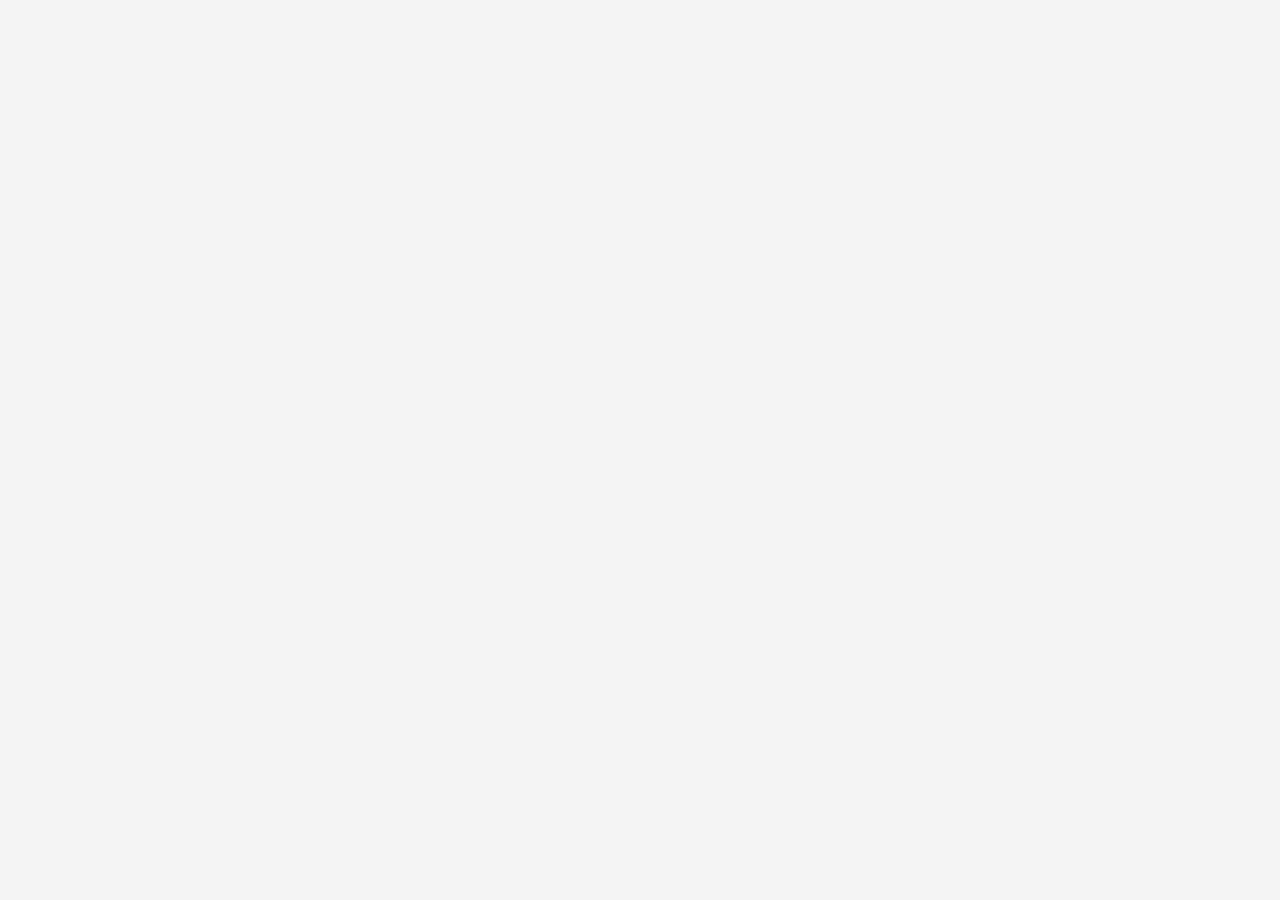
==== index.html @ 0301978b "Added the initial HTML structure for the Epibard website." ====
<!DOCTYPE html>
<html lang="en">
<head>
    <meta charset="UTF-8">
    <meta name="viewport" content="width=device-width, initial-scale=1.0">
    <title>Epibard: AI Solutions - Revolutionizing the Future with Responsible AI</title>
    <link rel="stylesheet" href="styles.css">
</head>
---- styles.css ----
/* Reset some default styles */
* {
    margin: 0;
    padding: 0;
    box-sizing: border-box;
}

body {
    font-family: Arial, sans-serif;
    line-height: 1.6;
    color: #333;
    max-width: 1200px;
    margin: 0 auto;
    padding: 20px;
    background-color: #f4f4f4;
}

header {
    background-color: #2c3e50;
    color: #ecf0f1;
    text-align: center;
    padding: 40px 0;
    margin-bottom: 30px;
}

h1 {
    font-size: 2.5em;
    margin-bottom: 10px;
}

h2 {
    color: #2c3e50;
    margin-bottom: 15px;
}

section {
    background-color: #fff;
    padding: 30px;
    margin-bottom: 30px;
    border-radius: 5px;
    box-shadow: 0 2px 5px rgba(0, 0, 0, 0.1);
}

ul {
    list-style-type: none;
    padding-left: 20px;
}

li {
    margin-bottom: 10px;
}

a {
    color: #3498db;
    text-decoration: none;
}

a:hover {
    text-decoration: underline;
}

footer {
    text-align: center;
    padding: 20px 0;
    background-color: #2c3e50;
    color: #ecf0f1;
}

footer a {
    color: #ecf0f1;
}

@media (max-width: 768px) {
    body {
        padding: 10px;
    }

    header {
        padding: 20px 0;
    }

    h1 {
        font-size: 2em;
    }

    section {
        padding: 20px;
    }
}
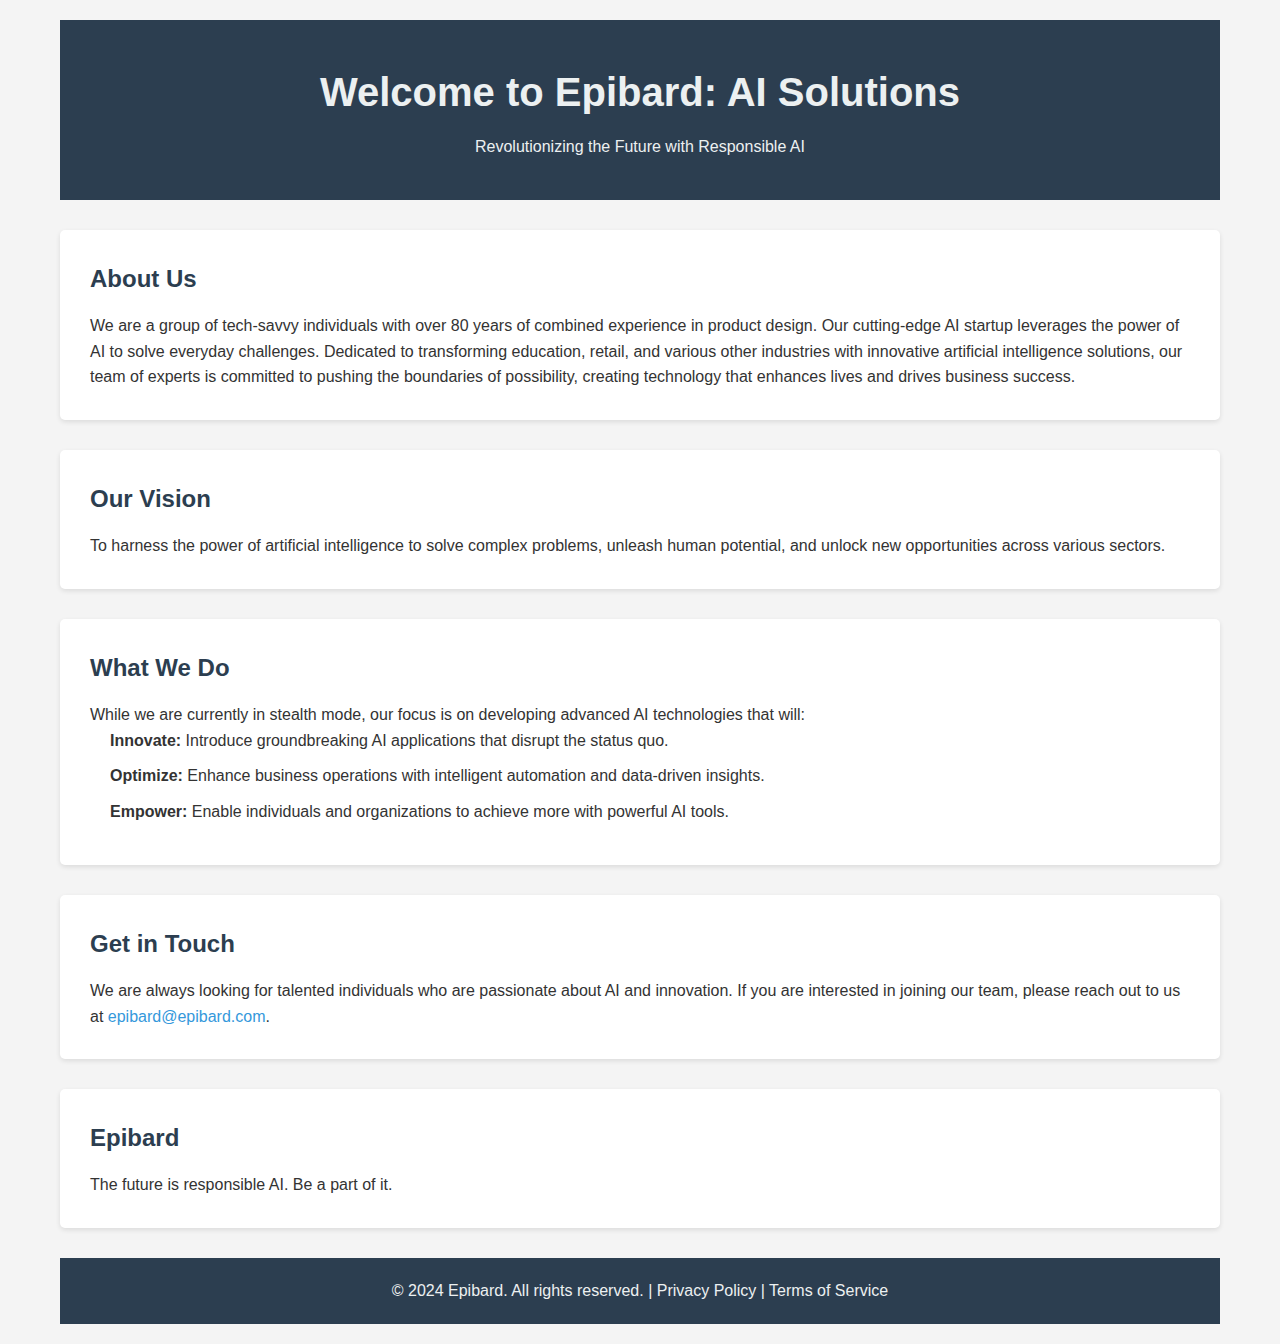
==== commit eb5189ac: "Renamed the main HTML file to index.html and created a .nojekyll file to host the website on GitHub " ====
--- a/index.html
+++ b/index.html
@@ -6,3 +6,54 @@
     <title>Epibard: AI Solutions - Revolutionizing the Future with Responsible AI</title>
     <link rel="stylesheet" href="styles.css">
 </head>
+<!DOCTYPE html>
+<html lang="en">
+<head>
+    <meta charset="UTF-8">
+    <meta name="viewport" content="width=device-width, initial-scale=1.0">
+    <title>Epibard: AI Solutions - Revolutionizing the Future with Responsible AI</title>
+    <link rel="stylesheet" href="styles.css">
+</head>
+<body>
+    <header>
+        <h1>Welcome to Epibard: AI Solutions</h1>
+        <p>Revolutionizing the Future with Responsible AI</p>
+    </header>
+
+    <main>
+        <section id="about">
+            <h2>About Us</h2>
+            <p>We are a group of tech-savvy individuals with over 80 years of combined experience in product design. Our cutting-edge AI startup leverages the power of AI to solve everyday challenges. Dedicated to transforming education, retail, and various other industries with innovative artificial intelligence solutions, our team of experts is committed to pushing the boundaries of possibility, creating technology that enhances lives and drives business success.</p>
+        </section>
+
+        <section id="vision">
+            <h2>Our Vision</h2>
+            <p>To harness the power of artificial intelligence to solve complex problems, unleash human potential, and unlock new opportunities across various sectors.</p>
+        </section>
+
+        <section id="what-we-do">
+            <h2>What We Do</h2>
+            <p>While we are currently in stealth mode, our focus is on developing advanced AI technologies that will:</p>
+            <ul>
+                <li><strong>Innovate:</strong> Introduce groundbreaking AI applications that disrupt the status quo.</li>
+                <li><strong>Optimize:</strong> Enhance business operations with intelligent automation and data-driven insights.</li>
+                <li><strong>Empower:</strong> Enable individuals and organizations to achieve more with powerful AI tools.</li>
+            </ul>
+        </section>
+
+        <section id="contact">
+            <h2>Get in Touch</h2>
+            <p>We are always looking for talented individuals who are passionate about AI and innovation. If you are interested in joining our team, please reach out to us at <a href="mailto:epibard@epibard.com">epibard@epibard.com</a>.</p>
+        </section>
+
+        <section id="slogan">
+            <h2>Epibard</h2>
+            <p>The future is responsible AI. Be a part of it.</p>
+        </section>
+    </main>
+
+    <footer>
+        <p>&copy; 2024 Epibard. All rights reserved. | <a href="#">Privacy Policy</a> | <a href="#">Terms of Service</a></p>
+    </footer>
+</body>
+</html>
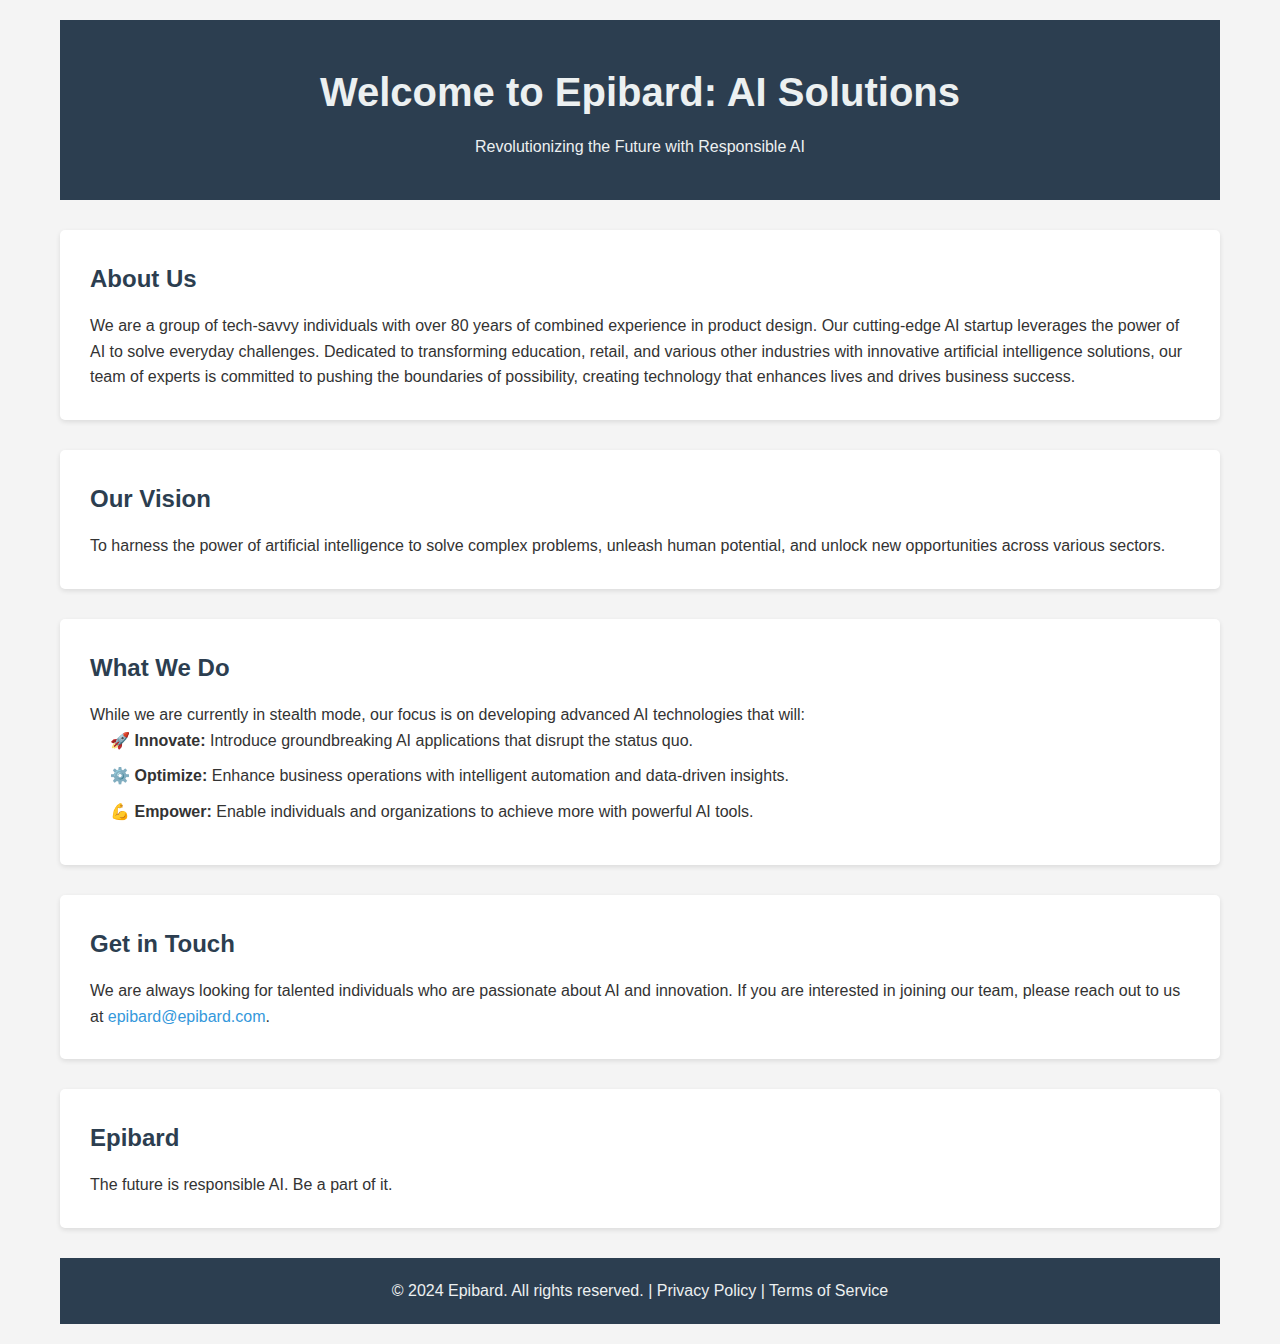
==== commit 60c77696: "Added relevant emojis to the "What We Do" section." ====
--- a/index.html
+++ b/index.html
@@ -35,9 +35,9 @@
             <h2>What We Do</h2>
             <p>While we are currently in stealth mode, our focus is on developing advanced AI technologies that will:</p>
             <ul>
-                <li><strong>Innovate:</strong> Introduce groundbreaking AI applications that disrupt the status quo.</li>
-                <li><strong>Optimize:</strong> Enhance business operations with intelligent automation and data-driven insights.</li>
-                <li><strong>Empower:</strong> Enable individuals and organizations to achieve more with powerful AI tools.</li>
+                <li>🚀 <strong>Innovate:</strong> Introduce groundbreaking AI applications that disrupt the status quo.</li>
+                <li>⚙️ <strong>Optimize:</strong> Enhance business operations with intelligent automation and data-driven insights.</li>
+                <li>💪 <strong>Empower:</strong> Enable individuals and organizations to achieve more with powerful AI tools.</li>
             </ul>
         </section>
 
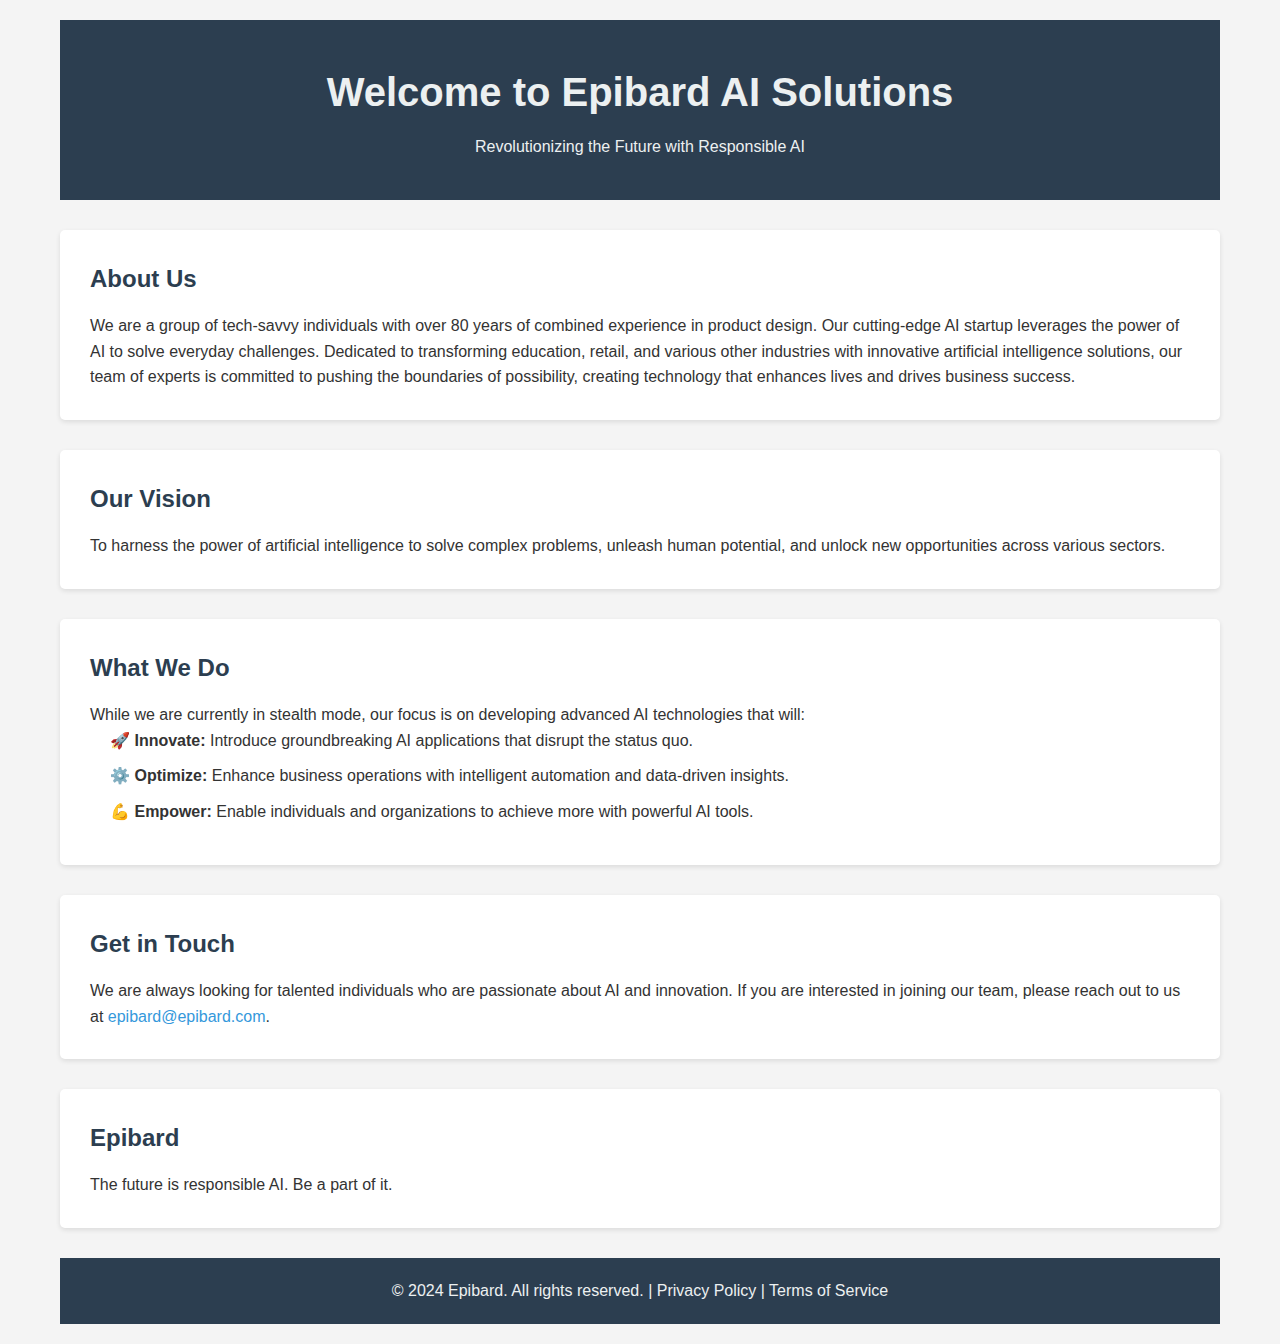
==== commit 9dfdc165: "minor text change" ====
--- a/index.html
+++ b/index.html
@@ -3,7 +3,7 @@
 <head>
     <meta charset="UTF-8">
     <meta name="viewport" content="width=device-width, initial-scale=1.0">
-    <title>Epibard: AI Solutions - Revolutionizing the Future with Responsible AI</title>
+    <title>Epibard AI Solutions - Revolutionizing the Future with Responsible AI</title>
     <link rel="stylesheet" href="styles.css">
 </head>
 <!DOCTYPE html>
@@ -16,7 +16,7 @@
 </head>
 <body>
     <header>
-        <h1>Welcome to Epibard: AI Solutions</h1>
+        <h1>Welcome to Epibard AI Solutions</h1>
         <p>Revolutionizing the Future with Responsible AI</p>
     </header>
 
